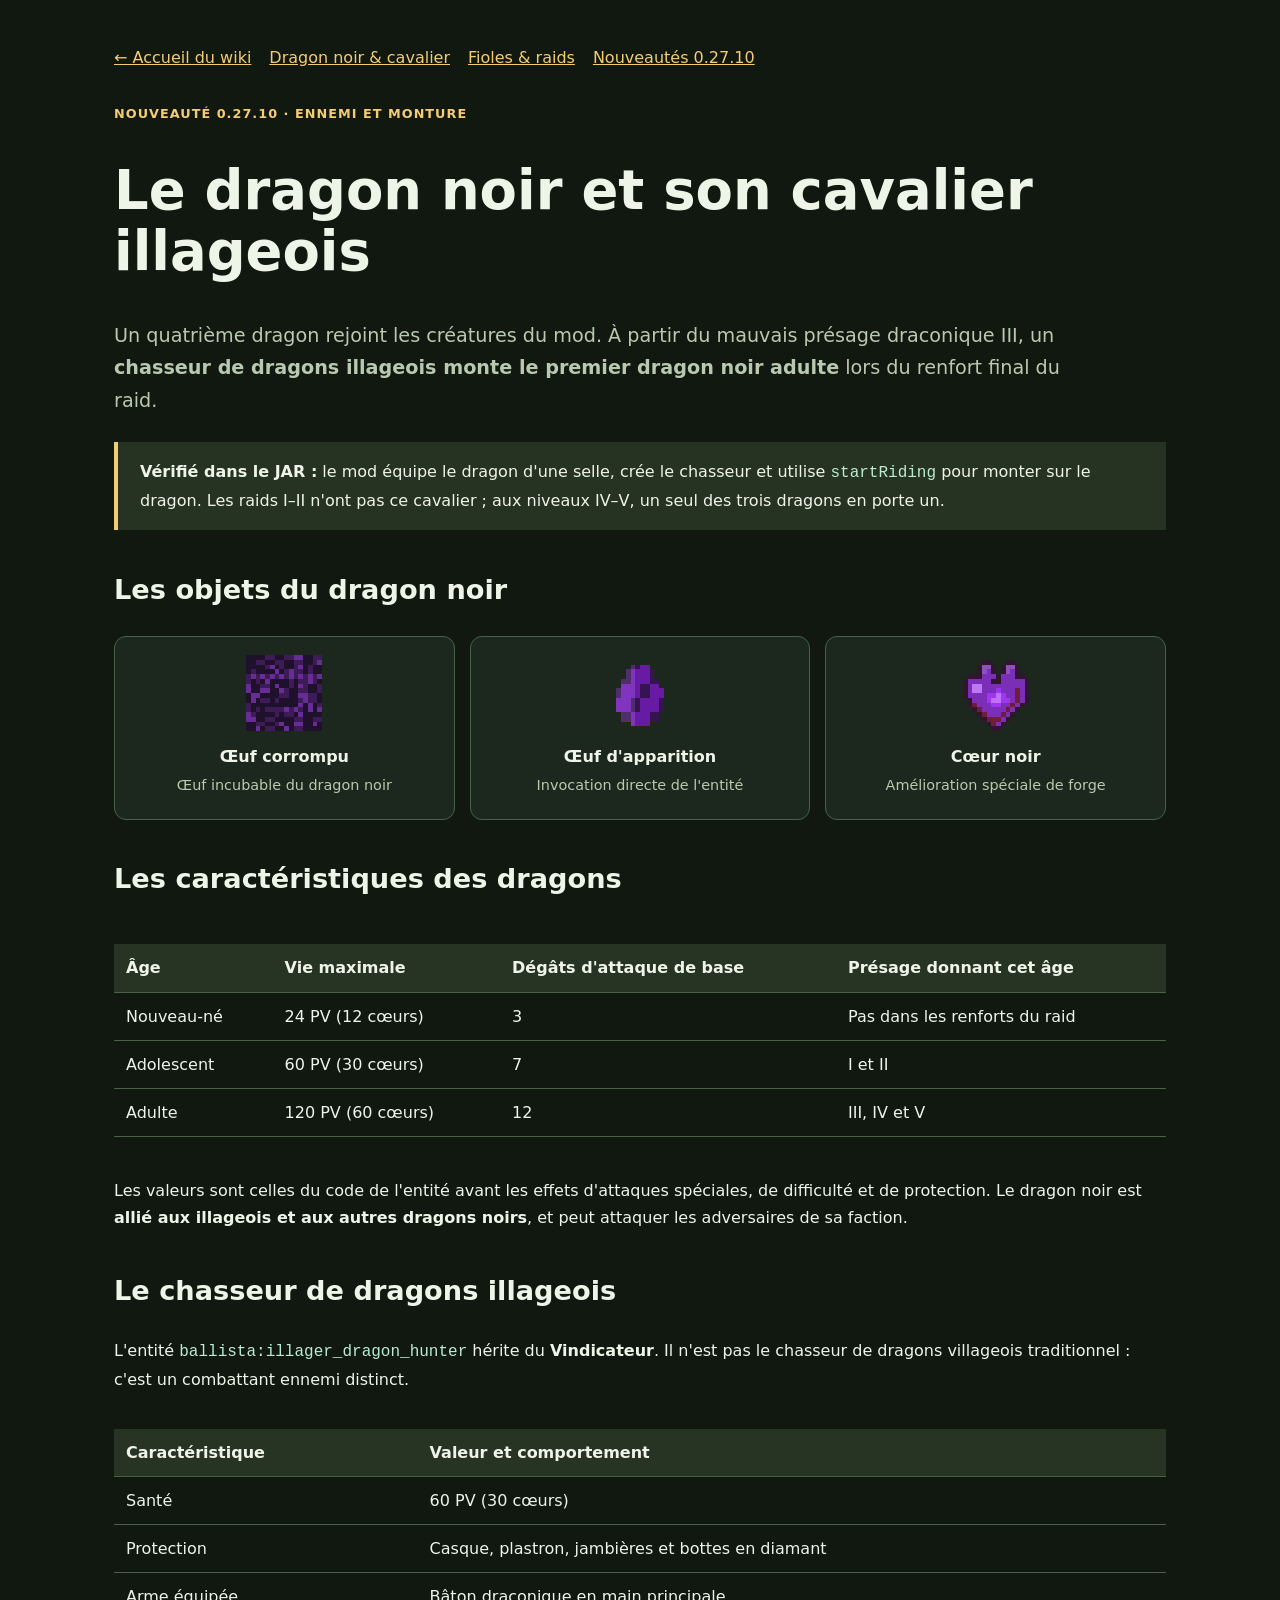
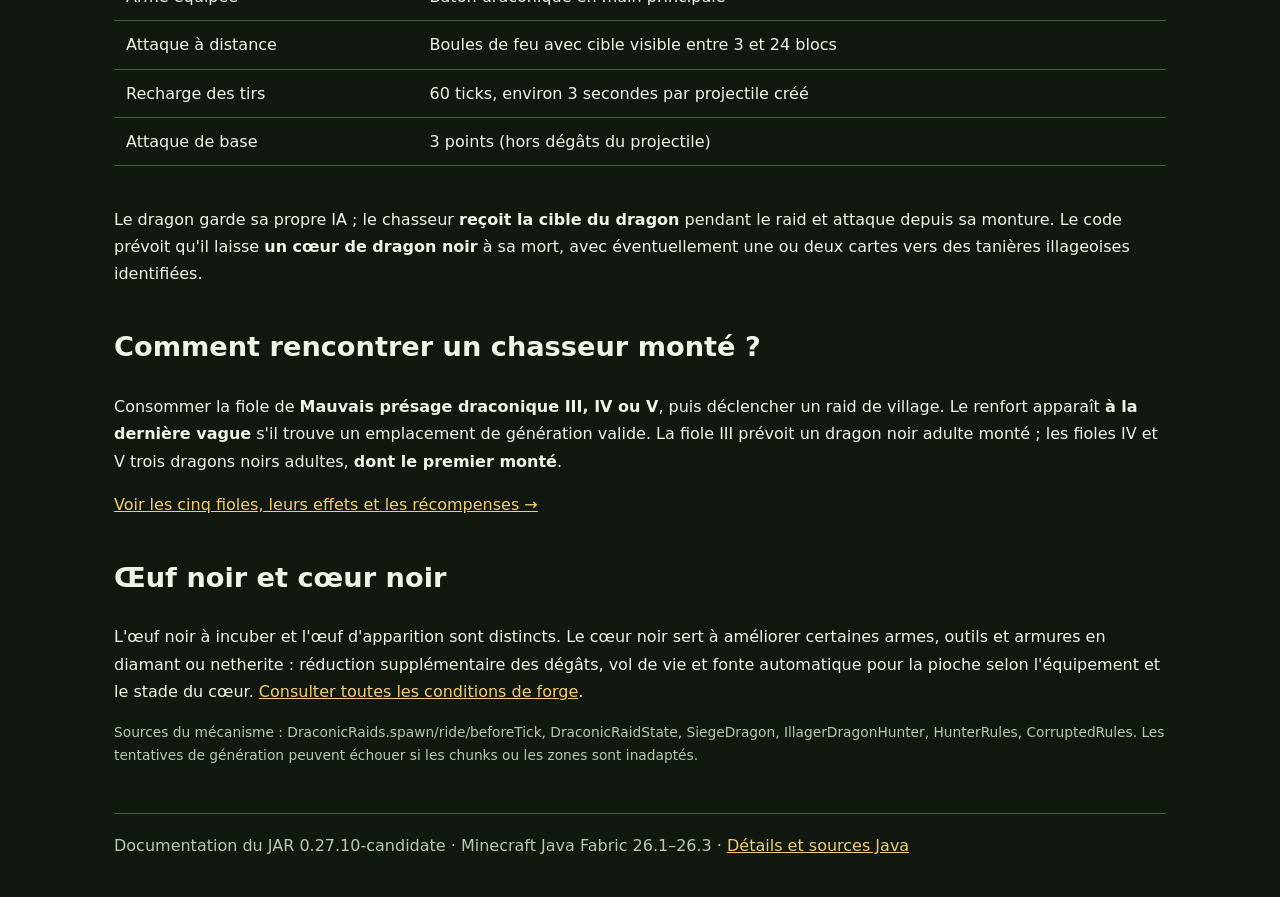
==== site/dragon-noir.html @ 3adefed7 "docs(site): guide illustré dragon-noir" ====
<!doctype html><html lang="fr"><head><meta charset="utf-8"><meta name="viewport" content="width=device-width,initial-scale=1"><meta name="description" content="Dragon noir, cœur corrompu, caractéristiques et chasseur de dragons illageois monté durant les raids draconiques."><title>Le dragon noir et son chasseur illageois · Dragons et Bastions</title><style>:root{color-scheme:dark;--bg:#111810;--panel:#1c281d;--ink:#eff4e8;--dim:#b9c8b0;--line:#476148;--gold:#f4cc74}*{box-sizing:border-box}html{scroll-behavior:smooth}body{background:var(--bg);margin:0;color:var(--ink);font:16px/1.7 system-ui,Arial,sans-serif}main{max-width:1100px;padding:24px;margin:auto}a{color:var(--gold)}nav{display:flex;gap:18px;flex-wrap:wrap;margin:20px 0 32px}h1{font-size:clamp(2rem,5vw,3.4rem);line-height:1.12}h2{font-size:1.7rem;margin-top:2.3rem}h3{margin-top:1.6rem}.eyebrow{color:var(--gold);font-weight:800;letter-spacing:.08em;text-transform:uppercase;font-size:.8rem}.lead{font-size:1.2rem;color:var(--dim);max-width:80ch}.notice{padding:16px 22px;background:#273322;border-left:4px solid var(--gold);margin:24px 0}.cards{display:grid;grid-template-columns:repeat(auto-fit,minmax(175px,1fr));gap:15px}.card{padding:18px;border:1px solid var(--line);border-radius:12px;background:var(--panel)}.card img{width:76px;height:76px;object-fit:contain;image-rendering:pixelated;display:block;margin:0 auto 12px}.card strong{display:block;text-align:center}.card p{text-align:center;font-size:.9rem;color:var(--dim);margin:.2rem 0}table{width:100%;border-collapse:collapse;margin:1.2rem 0 1.5rem}th,td{padding:10px 12px;text-align:left;border-bottom:1px solid var(--line)}th{background:#273424}code{color:#b9edd2;overflow-wrap:anywhere}ul{padding-left:23px}li{margin:.45rem 0}.scroll{overflow-x:auto}.dim{color:var(--dim)}.small{font-size:.86rem}footer{border-top:1px solid var(--line);margin-top:45px;padding:18px 0;color:var(--dim)}.pill{display:inline-block;border:1px solid var(--line);padding:4px 12px;border-radius:40px;color:var(--gold)}img.eggs{width:96px;height:96px;object-fit:contain;image-rendering:pixelated}@media(max-width:600px){th,td{padding:8px}}</style></head><body><main><nav aria-label="Navigation"><a href="index.html">← Accueil du wiki</a><a href="dragon-noir.html">Dragon noir & cavalier</a><a href="raids-draconiques.html">Fioles & raids</a><a href="maj-0-27-10.html">Nouveautés 0.27.10</a></nav>
<p class="eyebrow">NOUVEAUTÉ 0.27.10 · ENNEMI ET MONTURE</p><h1>Le dragon noir et son cavalier illageois</h1>
<p class="lead">Un quatrième dragon rejoint les créatures du mod. À partir du mauvais présage draconique III, un <strong>chasseur de dragons illageois monte le premier dragon noir adulte</strong> lors du renfort final du raid.</p>
<div class="notice"><strong>Vérifié dans le JAR :</strong> le mod équipe le dragon d'une selle, crée le chasseur et utilise <code>startRiding</code> pour monter sur le dragon. Les raids I–II n'ont pas ce cavalier ; aux niveaux IV–V, un seul des trois dragons en porte un.</div>
<h2>Les objets du dragon noir</h2><div class="cards">
<div class="card"><img src="generated/icons/black_dragon_egg_0.png" alt="Texture réelle de l'œuf noir"><strong>Œuf corrompu</strong><p>Œuf incubable du dragon noir</p></div>
<div class="card"><img src="generated/icons/black_dragon_spawn_egg.png" alt="Texture réelle de l'œuf d'apparition du dragon noir"><strong>Œuf d'apparition</strong><p>Invocation directe de l'entité</p></div>
<div class="card"><img src="generated/icons/black_dragon_heart.png" alt="Texture réelle du cœur de dragon noir"><strong>Cœur noir</strong><p>Amélioration spéciale de forge</p></div></div>
<h2>Les caractéristiques des dragons</h2><div class="scroll"><table><thead><tr><th>Âge</th><th>Vie maximale</th><th>Dégâts d'attaque de base</th><th>Présage donnant cet âge</th></tr></thead><tbody><tr><td>Nouveau-né</td><td>24 PV (12 cœurs)</td><td>3</td><td>Pas dans les renforts du raid</td></tr><tr><td>Adolescent</td><td>60 PV (30 cœurs)</td><td>7</td><td>I et II</td></tr><tr><td>Adulte</td><td>120 PV (60 cœurs)</td><td>12</td><td>III, IV et V</td></tr></tbody></table></div>
<p>Les valeurs sont celles du code de l'entité avant les effets d'attaques spéciales, de difficulté et de protection. Le dragon noir est <strong>allié aux illageois et aux autres dragons noirs</strong>, et peut attaquer les adversaires de sa faction.</p>
<h2>Le chasseur de dragons illageois</h2><p>L'entité <code>ballista:illager_dragon_hunter</code> hérite du <strong>Vindicateur</strong>. Il n'est pas le chasseur de dragons villageois traditionnel : c'est un combattant ennemi distinct.</p>
<div class="scroll"><table><thead><tr><th>Caractéristique</th><th>Valeur et comportement</th></tr></thead><tbody>
<tr><td>Santé</td><td>60 PV (30 cœurs)</td></tr><tr><td>Protection</td><td>Casque, plastron, jambières et bottes en diamant</td></tr><tr><td>Arme équipée</td><td>Bâton draconique en main principale</td></tr><tr><td>Attaque à distance</td><td>Boules de feu avec cible visible entre 3 et 24 blocs</td></tr><tr><td>Recharge des tirs</td><td>60 ticks, environ 3 secondes par projectile créé</td></tr><tr><td>Attaque de base</td><td>3 points (hors dégâts du projectile)</td></tr></tbody></table></div>
<p>Le dragon garde sa propre IA ; le chasseur <strong>reçoit la cible du dragon</strong> pendant le raid et attaque depuis sa monture. Le code prévoit qu'il laisse <strong>un cœur de dragon noir</strong> à sa mort, avec éventuellement une ou deux cartes vers des tanières illageoises identifiées.</p>
<h2>Comment rencontrer un chasseur monté ?</h2><p>Consommer la fiole de <strong>Mauvais présage draconique III, IV ou V</strong>, puis déclencher un raid de village. Le renfort apparaît <strong>à la dernière vague</strong> s'il trouve un emplacement de génération valide. La fiole III prévoit un dragon noir adulte monté ; les fioles IV et V trois dragons noirs adultes, <strong>dont le premier monté</strong>.</p>
<p><a href="raids-draconiques.html">Voir les cinq fioles, leurs effets et les récompenses →</a></p>
<h2>Œuf noir et cœur noir</h2><p>L'œuf noir à incuber et l'œuf d'apparition sont distincts. Le cœur noir sert à améliorer certaines armes, outils et armures en diamant ou netherite : réduction supplémentaire des dégâts, vol de vie et fonte automatique pour la pioche selon l'équipement et le stade du cœur. <a href="https://github.com/ldjo86/Dragons-et-bastions/blob/main/GUIDE_VERSION_0_27_10.md">Consulter toutes les conditions de forge</a>.</p>
<p class="small dim">Sources du mécanisme : DraconicRaids.spawn/ride/beforeTick, DraconicRaidState, SiegeDragon, IllagerDragonHunter, HunterRules, CorruptedRules. Les tentatives de génération peuvent échouer si les chunks ou les zones sont inadaptés.</p><footer>Documentation du JAR 0.27.10-candidate · Minecraft Java Fabric 26.1–26.3 · <a href="https://github.com/ldjo86/Dragons-et-bastions/blob/main/DRAGON_NOIR_ET_RAIDS.md">Détails et sources Java</a></footer></main></body></html>
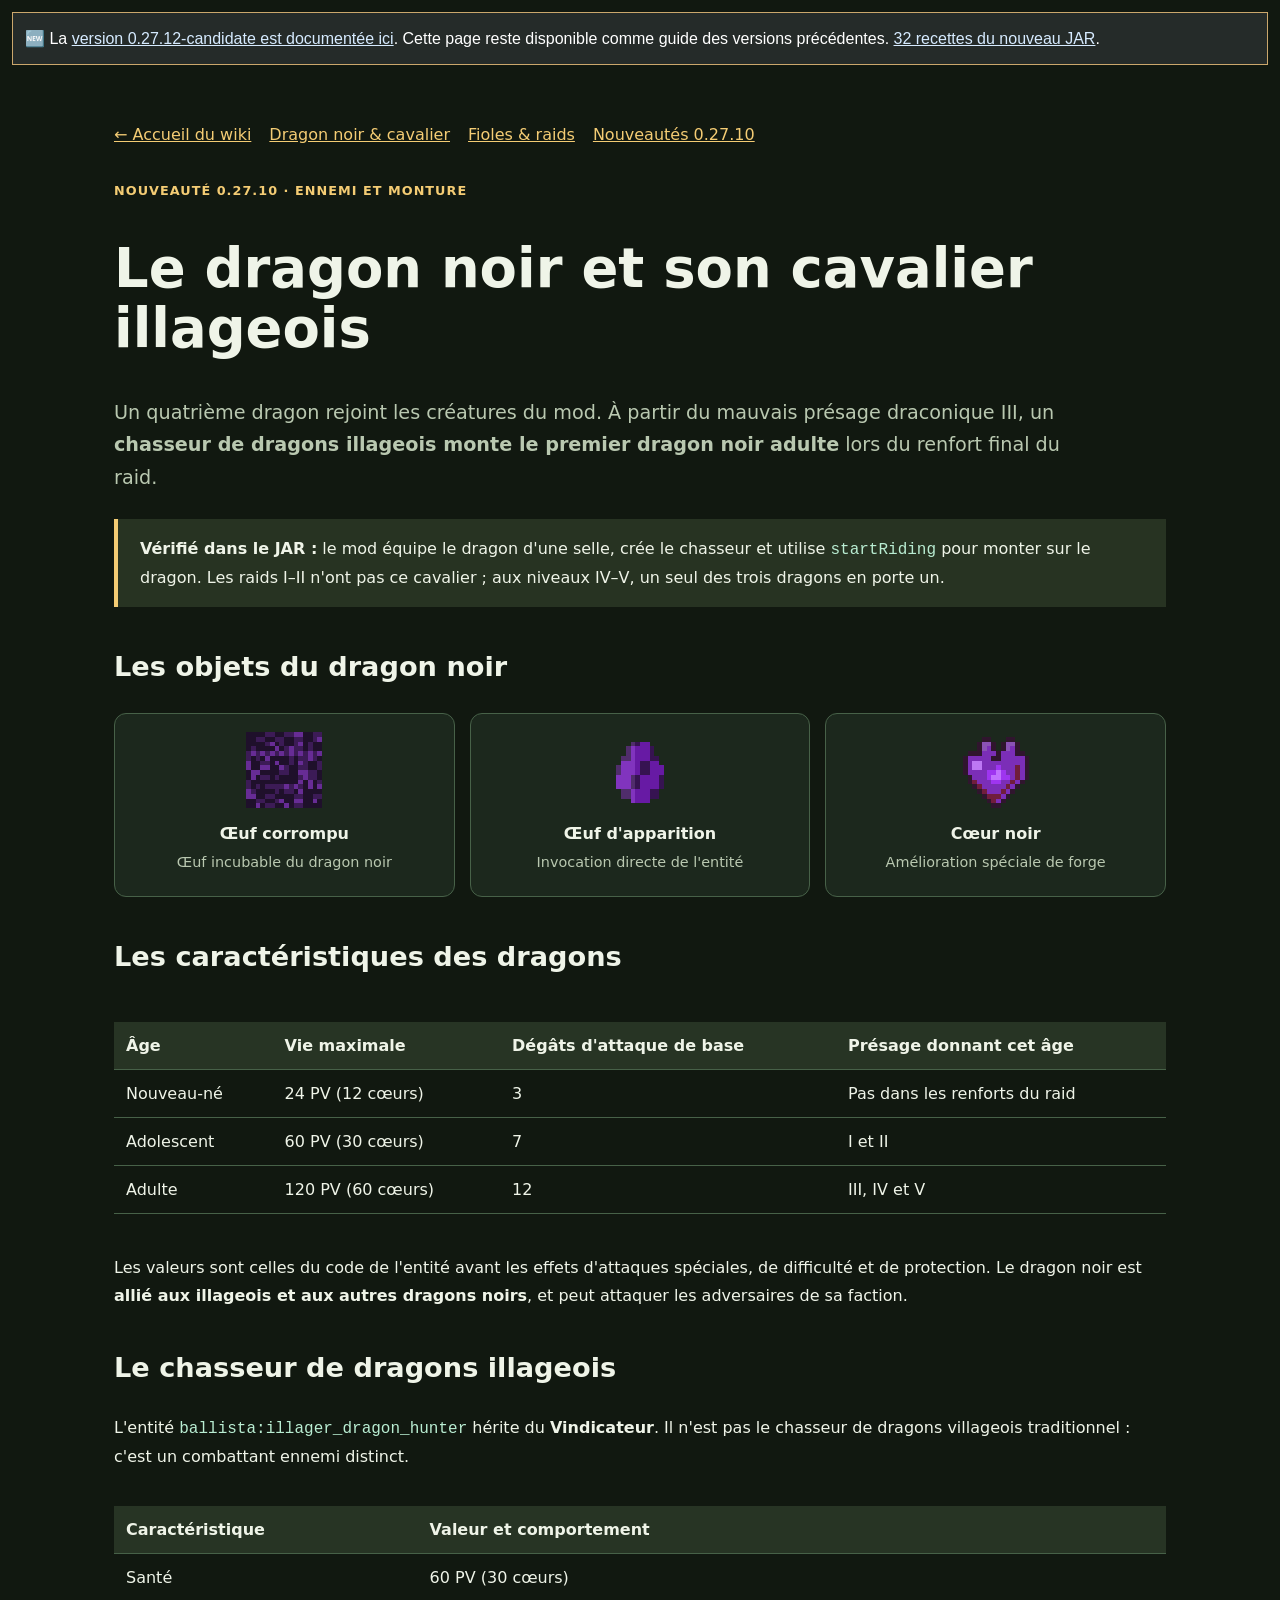
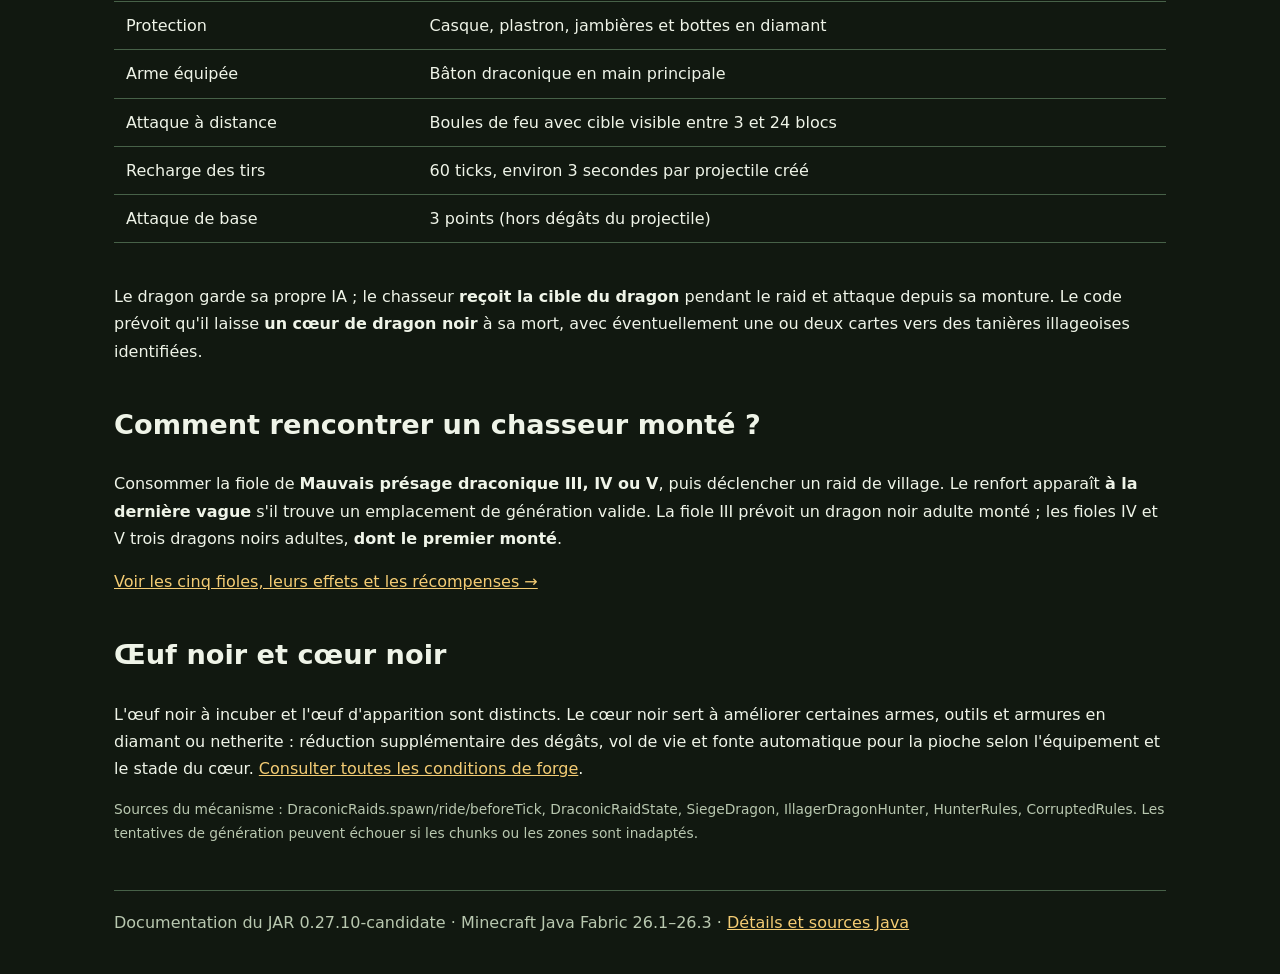
==== commit 79a5868b: "docs: update Dragons et Bastions wiki for 0.27.12 candidate, recipes and new mechanics" ====
--- a/site/dragon-noir.html
+++ b/site/dragon-noir.html
@@ -1,4 +1,4 @@
-<!doctype html><html lang="fr"><head><meta charset="utf-8"><meta name="viewport" content="width=device-width,initial-scale=1"><meta name="description" content="Dragon noir, cœur corrompu, caractéristiques et chasseur de dragons illageois monté durant les raids draconiques."><title>Le dragon noir et son chasseur illageois · Dragons et Bastions</title><style>:root{color-scheme:dark;--bg:#111810;--panel:#1c281d;--ink:#eff4e8;--dim:#b9c8b0;--line:#476148;--gold:#f4cc74}*{box-sizing:border-box}html{scroll-behavior:smooth}body{background:var(--bg);margin:0;color:var(--ink);font:16px/1.7 system-ui,Arial,sans-serif}main{max-width:1100px;padding:24px;margin:auto}a{color:var(--gold)}nav{display:flex;gap:18px;flex-wrap:wrap;margin:20px 0 32px}h1{font-size:clamp(2rem,5vw,3.4rem);line-height:1.12}h2{font-size:1.7rem;margin-top:2.3rem}h3{margin-top:1.6rem}.eyebrow{color:var(--gold);font-weight:800;letter-spacing:.08em;text-transform:uppercase;font-size:.8rem}.lead{font-size:1.2rem;color:var(--dim);max-width:80ch}.notice{padding:16px 22px;background:#273322;border-left:4px solid var(--gold);margin:24px 0}.cards{display:grid;grid-template-columns:repeat(auto-fit,minmax(175px,1fr));gap:15px}.card{padding:18px;border:1px solid var(--line);border-radius:12px;background:var(--panel)}.card img{width:76px;height:76px;object-fit:contain;image-rendering:pixelated;display:block;margin:0 auto 12px}.card strong{display:block;text-align:center}.card p{text-align:center;font-size:.9rem;color:var(--dim);margin:.2rem 0}table{width:100%;border-collapse:collapse;margin:1.2rem 0 1.5rem}th,td{padding:10px 12px;text-align:left;border-bottom:1px solid var(--line)}th{background:#273424}code{color:#b9edd2;overflow-wrap:anywhere}ul{padding-left:23px}li{margin:.45rem 0}.scroll{overflow-x:auto}.dim{color:var(--dim)}.small{font-size:.86rem}footer{border-top:1px solid var(--line);margin-top:45px;padding:18px 0;color:var(--dim)}.pill{display:inline-block;border:1px solid var(--line);padding:4px 12px;border-radius:40px;color:var(--gold)}img.eggs{width:96px;height:96px;object-fit:contain;image-rendering:pixelated}@media(max-width:600px){th,td{padding:8px}}</style></head><body><main><nav aria-label="Navigation"><a href="index.html">← Accueil du wiki</a><a href="dragon-noir.html">Dragon noir & cavalier</a><a href="raids-draconiques.html">Fioles & raids</a><a href="maj-0-27-10.html">Nouveautés 0.27.10</a></nav>
+<!doctype html><html lang="fr"><head><meta charset="utf-8"><meta name="viewport" content="width=device-width,initial-scale=1"><meta name="description" content="Dragon noir, cœur corrompu, caractéristiques et chasseur de dragons illageois monté durant les raids draconiques."><title>Le dragon noir et son chasseur illageois · Dragons et Bastions</title><style>:root{color-scheme:dark;--bg:#111810;--panel:#1c281d;--ink:#eff4e8;--dim:#b9c8b0;--line:#476148;--gold:#f4cc74}*{box-sizing:border-box}html{scroll-behavior:smooth}body{background:var(--bg);margin:0;color:var(--ink);font:16px/1.7 system-ui,Arial,sans-serif}main{max-width:1100px;padding:24px;margin:auto}a{color:var(--gold)}nav{display:flex;gap:18px;flex-wrap:wrap;margin:20px 0 32px}h1{font-size:clamp(2rem,5vw,3.4rem);line-height:1.12}h2{font-size:1.7rem;margin-top:2.3rem}h3{margin-top:1.6rem}.eyebrow{color:var(--gold);font-weight:800;letter-spacing:.08em;text-transform:uppercase;font-size:.8rem}.lead{font-size:1.2rem;color:var(--dim);max-width:80ch}.notice{padding:16px 22px;background:#273322;border-left:4px solid var(--gold);margin:24px 0}.cards{display:grid;grid-template-columns:repeat(auto-fit,minmax(175px,1fr));gap:15px}.card{padding:18px;border:1px solid var(--line);border-radius:12px;background:var(--panel)}.card img{width:76px;height:76px;object-fit:contain;image-rendering:pixelated;display:block;margin:0 auto 12px}.card strong{display:block;text-align:center}.card p{text-align:center;font-size:.9rem;color:var(--dim);margin:.2rem 0}table{width:100%;border-collapse:collapse;margin:1.2rem 0 1.5rem}th,td{padding:10px 12px;text-align:left;border-bottom:1px solid var(--line)}th{background:#273424}code{color:#b9edd2;overflow-wrap:anywhere}ul{padding-left:23px}li{margin:.45rem 0}.scroll{overflow-x:auto}.dim{color:var(--dim)}.small{font-size:.86rem}footer{border-top:1px solid var(--line);margin-top:45px;padding:18px 0;color:var(--dim)}.pill{display:inline-block;border:1px solid var(--line);padding:4px 12px;border-radius:40px;color:var(--gold)}img.eggs{width:96px;height:96px;object-fit:contain;image-rendering:pixelated}@media(max-width:600px){th,td{padding:8px}}</style></head><body><aside style="margin:12px;padding:12px;background:#252b29;color:#fff;border:1px solid #cba76c;font-family:sans-serif">🆕 La <a style="color:#d6ebff" href="maj-0-27-12.html">version 0.27.12-candidate est documentée ici</a>. Cette page reste disponible comme guide des versions précédentes. <a style="color:#d6ebff" href="recettes-0-27-12.html">32 recettes du nouveau JAR</a>.</aside><main><nav aria-label="Navigation"><a href="index.html">← Accueil du wiki</a><a href="dragon-noir.html">Dragon noir & cavalier</a><a href="raids-draconiques.html">Fioles & raids</a><a href="maj-0-27-10.html">Nouveautés 0.27.10</a></nav>
 <p class="eyebrow">NOUVEAUTÉ 0.27.10 · ENNEMI ET MONTURE</p><h1>Le dragon noir et son cavalier illageois</h1>
 <p class="lead">Un quatrième dragon rejoint les créatures du mod. À partir du mauvais présage draconique III, un <strong>chasseur de dragons illageois monte le premier dragon noir adulte</strong> lors du renfort final du raid.</p>
 <div class="notice"><strong>Vérifié dans le JAR :</strong> le mod équipe le dragon d'une selle, crée le chasseur et utilise <code>startRiding</code> pour monter sur le dragon. Les raids I–II n'ont pas ce cavalier ; aux niveaux IV–V, un seul des trois dragons en porte un.</div>
